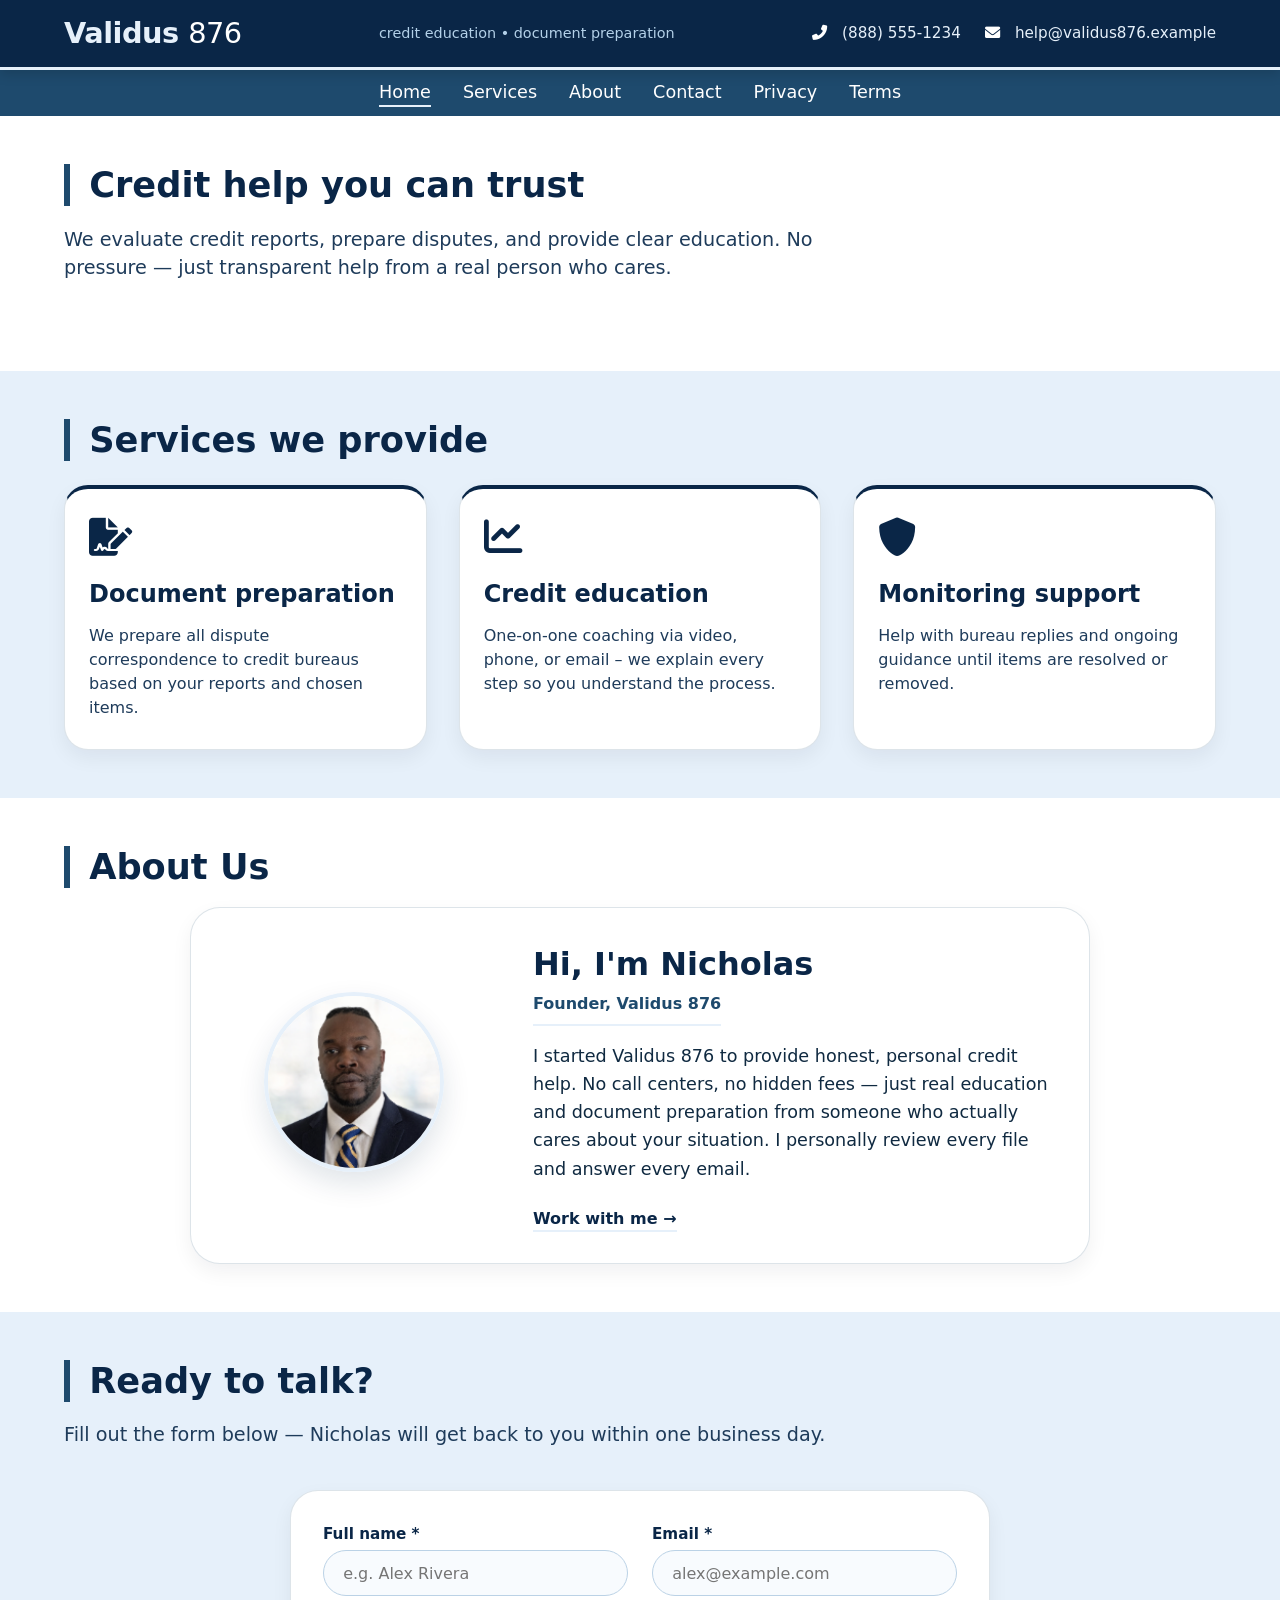
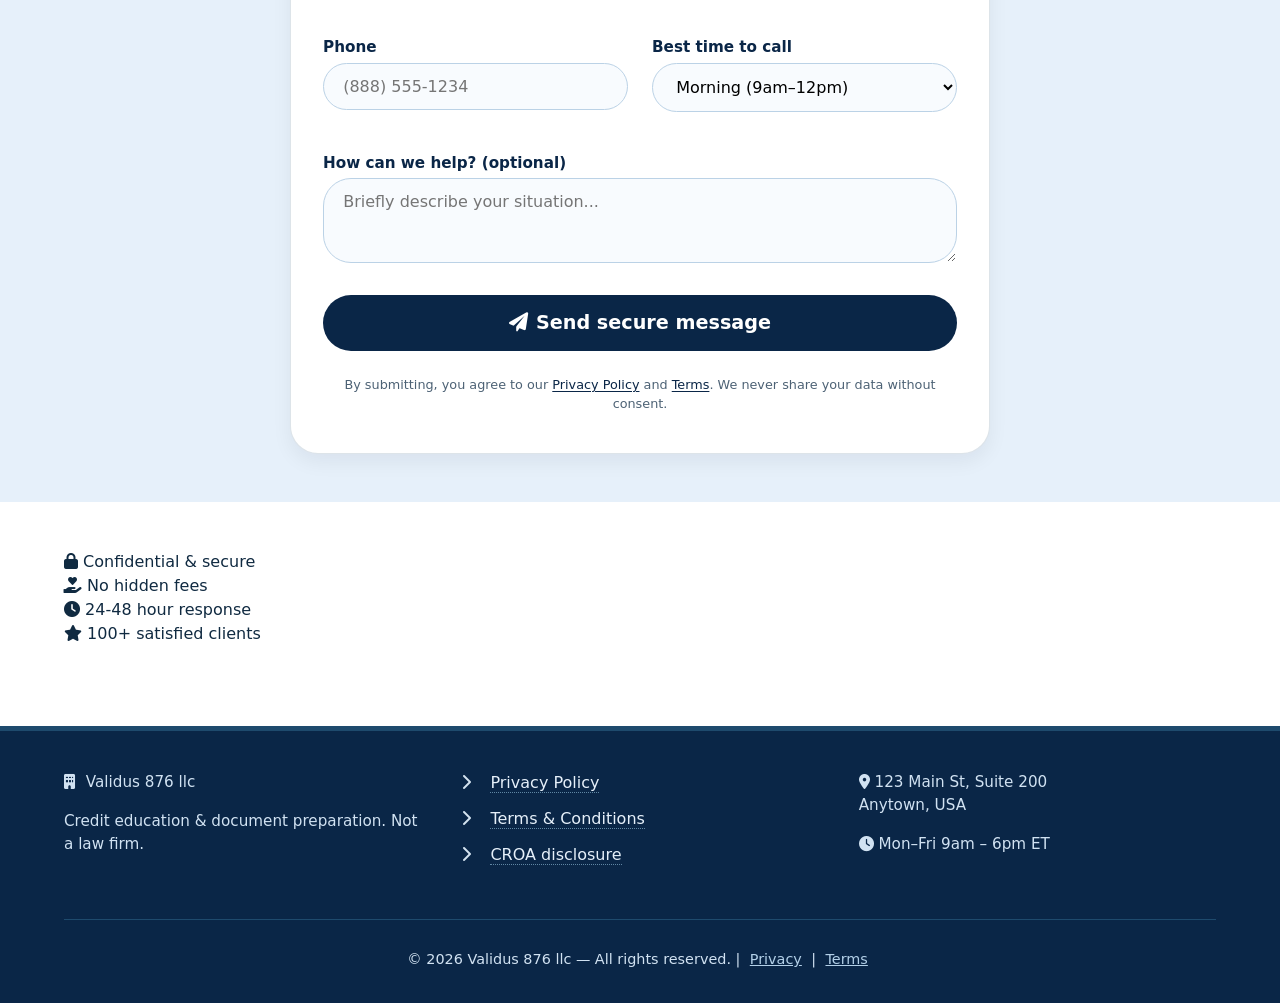
==== index.html @ b30d6cd8 "transfer from school email" ====
<!DOCTYPE html>
<html lang="en">
<head>
  <meta charset="UTF-8">
  <meta name="viewport" content="width=device-width, initial-scale=1.0, maximum-scale=5.0">
  <title>Validus 876 | Credit Education & Repair</title>
  <!-- Font Awesome 6 -->
  <link rel="stylesheet" href="https://cdnjs.cloudflare.com/ajax/libs/font-awesome/6.0.0-beta3/css/all.min.css">
  <!-- Custom CSS -->
  <link rel="stylesheet" href="css/style.css">
</head>
<body>
  <!-- HEADER -->
  <header class="site-header">
    <div class="container header-flex">
      <a href="index.html" class="logo-main">Validus <span>876</span></a>
      <div class="logo-tagline">credit education • document preparation</div>
      <div class="header-info">
        <span><i class="fas fa-phone-alt"></i> <a href="tel:+18885551234">(888) 555-1234</a></span>
        <span><i class="fas fa-envelope"></i> <a href="mailto:help@validus876.example">help@validus876.example</a></span>
      </div>
    </div>
  </header>

  <!-- NAVIGATION -->
  <nav class="main-nav">
    <div class="container">
      <ul class="nav-links">
        <li><a href="index.html" class="active">Home</a></li>
        <li><a href="#services">Services</a></li>
        <li><a href="#about">About</a></li>
        <li><a href="#contact">Contact</a></li>
        <li><a href="privacy-policy.html">Privacy</a></li>
        <li><a href="terms-and-conditions.html">Terms</a></li>
      </ul>
    </div>
  </nav>

  <main>
    <!-- INTRO SECTION -->
    <section class="intro-section">
      <div class="container">
        <h1 class="section-title">Credit help you can trust</h1>
        <p class="section-subhead">We evaluate credit reports, prepare disputes, and provide clear education. No pressure — just transparent help from a real person who cares.</p>
      </div>
    </section>

    <!-- SERVICES SECTION -->
    <section id="services" class="bg-light">
      <div class="container">
        <h2 class="section-title">Services we provide</h2>
        <div class="card-grid">
          <div class="service-card">
            <i class="fas fa-file-signature"></i>
            <h3>Document preparation</h3>
            <p>We prepare all dispute correspondence to credit bureaus based on your reports and chosen items.</p>
          </div>
          <div class="service-card">
            <i class="fas fa-chart-line"></i>
            <h3>Credit education</h3>
            <p>One‑on‑one coaching via video, phone, or email – we explain every step so you understand the process.</p>
          </div>
          <div class="service-card">
            <i class="fas fa-shield-alt"></i>
            <h3>Monitoring support</h3>
            <p>Help with bureau replies and ongoing guidance until items are resolved or removed.</p>
          </div>
        </div>
      </div>
    </section>

    <!-- SMALL ABOUT US SECTION - with headshot -->
    <section id="about" class="about-mini">
      <div class="container">
        <h2 class="section-title">About Us</h2>
        <div class="about-mini-flex">
          <div class="about-mini-image">
            <img src="images/owner-headshot.png" alt="Nicholas - Founder" class="about-mini-headshot">
          </div>
          <div class="about-mini-content">
            <h3>Hi, I'm Nicholas</h3>
            <p class="about-mini-title">Founder, Validus 876</p>
            <p class="about-mini-bio">I started Validus 876 to provide honest, personal credit help. No call centers, no hidden fees — just real education and document preparation from someone who actually cares about your situation. I personally review every file and answer every email.</p>
            <a href="#contact" class="about-mini-link">Work with me →</a>
          </div>
        </div>
      </div>
    </section>

    <!-- CONTACT FORM SECTION -->
    <section id="contact" class="bg-light">
      <div class="container">
        <h2 class="section-title">Ready to talk?</h2>
        <p class="section-subhead">Fill out the form below — Nicholas will get back to you within one business day.</p>
        <div class="contact-form">
          <form action="#" method="post">
            <div class="form-grid">
              <div class="form-group">
                <label for="name">Full name *</label>
                <input type="text" id="name" name="name" placeholder="e.g. Alex Rivera" required>
              </div>
              <div class="form-group">
                <label for="email">Email *</label>
                <input type="email" id="email" name="email" placeholder="alex@example.com" required>
              </div>
              <div class="form-group">
                <label for="phone">Phone</label>
                <input type="tel" id="phone" name="phone" placeholder="(888) 555-1234">
              </div>
              <div class="form-group">
                <label for="contact_time">Best time to call</label>
                <select id="contact_time" name="contact_time">
                  <option>Morning (9am–12pm)</option>
                  <option>Afternoon (12pm–5pm)</option>
                  <option>Evening (5pm–8pm)</option>
                </select>
              </div>
              <div class="form-group full-width">
                <label for="message">How can we help? (optional)</label>
                <textarea id="message" name="message" rows="3" placeholder="Briefly describe your situation..."></textarea>
              </div>
            </div>
            <button type="submit" class="btn btn-block"><i class="fas fa-paper-plane" style="margin-right: 8px;"></i>Send secure message</button>
            <div class="legal-note">
              By submitting, you agree to our <a href="privacy-policy.html">Privacy Policy</a> and <a href="terms-and-conditions.html">Terms</a>. We never share your data without consent.
            </div>
          </form>
        </div>
      </div>
    </section>

    <!-- TRUST BADGES -->
    <section class="trust-section">
      <div class="container">
        <div class="trust-grid">
          <div class="trust-item">
            <i class="fas fa-lock"></i>
            <span>Confidential & secure</span>
          </div>
          <div class="trust-item">
            <i class="fas fa-hand-holding-heart"></i>
            <span>No hidden fees</span>
          </div>
          <div class="trust-item">
            <i class="fas fa-clock"></i>
            <span>24-48 hour response</span>
          </div>
          <div class="trust-item">
            <i class="fas fa-star"></i>
            <span>100+ satisfied clients</span>
          </div>
        </div>
      </div>
    </section>
  </main>

  <!-- FOOTER -->
  <footer class="site-footer">
    <div class="container">
      <div class="footer-grid">
        <div class="footer-col">
          <p><i class="fas fa-building" style="margin-right: 6px;"></i> Validus 876 llc</p>
          <p>Credit education & document preparation. Not a law firm.</p>
        </div>
        <div class="footer-col">
          <ul class="footer-links">
            <li><i class="fas fa-chevron-right"></i> <a href="privacy-policy.html">Privacy Policy</a></li>
            <li><i class="fas fa-chevron-right"></i> <a href="terms-and-conditions.html">Terms & Conditions</a></li>
            <li><i class="fas fa-chevron-right"></i> <a href="#">CROA disclosure</a></li>
          </ul>
        </div>
        <div class="footer-col">
          <p><i class="fas fa-map-marker-alt"></i> 123 Main St, Suite 200<br>Anytown, USA</p>
          <p><i class="fas fa-clock"></i> Mon–Fri 9am – 6pm ET</p>
        </div>
      </div>
      <div class="copyright">
        © 2026 Validus 876 llc — All rights reserved. |
        <a href="privacy-policy.html">Privacy</a> |
        <a href="terms-and-conditions.html">Terms</a>
      </div>
    </div>
  </footer>
</body>
</html>
---- css/style.css ----
/* ===== GLOBAL STYLES ===== */
:root {
  --deep-blue: #0a2647;        /* dark blue – headers, footer */
  --accent-blue: #1e4a6d;      /* medium dark – buttons, hover */
  --light-blue: #e6f0fa;       /* light background – sections, cards */
  --sky-mist: #d4e3f0;         /* soft border, secondary bg */
  --white: #ffffff;
  --off-white: #f8fbfe;
  --text-dark: #102a41;
  --text-soft: #1e3b5a;
  --shadow-sm: 0 8px 20px rgba(6, 20, 40, 0.06);
  --shadow-hover: 0 12px 28px rgba(10, 38, 71, 0.12);
  --border-light: 1px solid rgba(30, 74, 109, 0.15);
}

* {
  margin: 0;
  padding: 0;
  box-sizing: border-box;
  font-family: system-ui, -apple-system, 'Segoe UI', Roboto, 'Helvetica Neue', sans-serif;
}

body {
  background-color: var(--white);
  color: var(--text-dark);
  line-height: 1.5;
  display: flex;
  flex-direction: column;
  min-height: 100vh;
}

.container {
  max-width: 1200px;
  margin: 0 auto;
  padding: 0 1.5rem;
  width: 100%;
}

/* ===== HEADER ===== */
.site-header {
  background-color: var(--deep-blue);
  padding: 1rem 0;
  border-bottom: 3px solid var(--light-blue);
  position: sticky;
  top: 0;
  z-index: 10;
  box-shadow: 0 4px 12px rgba(0,0,0,0.15);
}

.header-flex {
  display: flex;
  flex-wrap: wrap;
  align-items: center;
  justify-content: space-between;
  gap: 1rem 1.5rem;
}

.logo-area {
  display: flex;
  flex-direction: column;
}

.logo-main {
  font-size: 1.8rem;
  font-weight: 700;
  letter-spacing: -0.5px;
  line-height: 1.2;
  color: var(--light-blue);
  text-decoration: none;
}

.logo-main span {
  color: white;
  font-weight: 300;
}

.logo-tagline {
  font-size: 0.9rem;
  color: #b3d0e8;
  margin-top: 2px;
}

.header-info {
  display: flex;
  flex-wrap: wrap;
  gap: 1.5rem;
  font-size: 0.95rem;
  color: var(--light-blue);
}

.header-info i {
  margin-right: 6px;
  color: white;
  width: 1.2rem;
}

.header-info a {
  color: var(--light-blue);
  text-decoration: none;
  border-bottom: 1px dotted transparent;
  transition: border-color 0.2s;
}

.header-info a:hover {
  border-bottom-color: white;
  color: white;
}

/* ===== NAVIGATION ===== */
.main-nav {
  background-color: var(--accent-blue);
  padding: 0.6rem 0;
  border-bottom: var(--border-light);
}

.nav-links {
  display: flex;
  flex-wrap: wrap;
  gap: 2rem;
  justify-content: center;
  list-style: none;
}

.nav-links a {
  color: white;
  text-decoration: none;
  font-weight: 500;
  font-size: 1.1rem;
  padding: 0.2rem 0;
  border-bottom: 2px solid transparent;
  transition: 0.15s;
}

.nav-links a:hover,
.nav-links a.active {
  border-bottom-color: var(--light-blue);
  transform: translateY(-1px);
}

/* ===== BUTTONS ===== */
.btn {
  background-color: var(--deep-blue);
  color: white;
  border: none;
  border-radius: 60px;
  padding: 0.9rem 2.2rem;
  font-weight: 600;
  font-size: 1.2rem;
  cursor: pointer;
  transition: 0.2s;
  display: inline-block;
  border: 2px solid transparent;
  text-decoration: none;
}

.btn:hover {
  background-color: var(--accent-blue);
  transform: scale(1.02);
  border-color: var(--light-blue);
}

.btn-block {
  width: 100%;
  margin-top: 1rem;
}

.btn-light {
  background: white;
  color: var(--deep-blue);
}

.btn-light:hover {
  background: var(--light-blue);
}

/* ===== SECTIONS ===== */
section {
  padding: 3rem 0;
}

.section-title {
  font-size: 2.2rem;
  font-weight: 600;
  color: var(--deep-blue);
  margin-bottom: 1.2rem;
  line-height: 1.2;
  border-left: 6px solid var(--accent-blue);
  padding-left: 1.2rem;
}

.section-subhead {
  font-size: 1.2rem;
  color: var(--text-soft);
  max-width: 780px;
  margin-bottom: 2.5rem;
}

.bg-light {
  background-color: var(--light-blue);
}

.bg-white {
  background-color: var(--white);
}

/* ===== CARDS ===== */
.card-grid {
  display: grid;
  grid-template-columns: repeat(auto-fit, minmax(250px, 1fr));
  gap: 2rem;
  margin-top: 1.5rem;
}

.service-card {
  background: white;
  border-radius: 24px;
  padding: 1.8rem 1.5rem;
  box-shadow: var(--shadow-sm);
  border: var(--border-light);
  transition: all 0.25s ease;
  border-top: 4px solid var(--deep-blue);
}

.service-card:hover {
  transform: translateY(-6px);
  box-shadow: var(--shadow-hover);
  border-top-color: var(--accent-blue);
}

.service-card i {
  font-size: 2.4rem;
  color: var(--deep-blue);
  margin-bottom: 1.2rem;
}

.service-card h3 {
  font-size: 1.5rem;
  font-weight: 600;
  margin-bottom: 0.75rem;
  color: var(--deep-blue);
}

.service-card p {
  color: #1e3b5a;
}

/* ===== CONTACT FORM ===== */
.contact-form {
  background-color: var(--white);
  border-radius: 28px;
  padding: 2rem 2rem 2.5rem;
  box-shadow: var(--shadow-sm);
  border: var(--border-light);
  max-width: 700px;
  margin: 2rem auto 0;
}

.form-grid {
  display: grid;
  grid-template-columns: 1fr 1fr;
  gap: 1.5rem;
}

.form-group {
  display: flex;
  flex-direction: column;
  margin-bottom: 1rem;
}

.form-group.full-width {
  grid-column: 1 / -1;
}

label {
  font-weight: 600;
  color: var(--deep-blue);
  margin-bottom: 4px;
  font-size: 0.95rem;
}

input, select, textarea {
  background-color: var(--off-white);
  border: 1px solid #bbd2e6;
  border-radius: 40px;
  padding: 0.8rem 1.2rem;
  font-size: 1rem;
  transition: 0.2s;
  outline: none;
  width: 100%;
}

textarea {
  border-radius: 28px;
  resize: vertical;
}

input:focus, select:focus, textarea:focus {
  border-color: var(--deep-blue);
  box-shadow: 0 0 0 3px rgba(10, 38, 71, 0.15);
  background-color: white;
}

.legal-note {
  font-size: 0.8rem;
  color: #4d6275;
  margin-top: 1.5rem;
  text-align: center;
}

.legal-note a {
  color: var(--deep-blue);
  text-decoration: underline;
  text-underline-offset: 2px;
}

/* ===== LEGAL PAGES ===== */
.legal-page {
  padding: 3rem 0;
  flex: 1;
}

.legal-header {
  background: linear-gradient(135deg, var(--deep-blue), var(--accent-blue));
  color: white;
  padding: 2.5rem 0;
  margin-bottom: 2rem;
}

.legal-header h1 {
  font-size: 2.5rem;
  margin-bottom: 0.5rem;
  color: white;
}

.legal-header p {
  font-size: 1.1rem;
  opacity: 0.9;
}

.legal-content {
  background-color: var(--off-white);
  border-radius: 30px;
  padding: 2.5rem;
  border: var(--border-light);
  box-shadow: var(--shadow-sm);
  font-size: 1rem;
  color: #1e2f40;
  max-width: 900px;
  margin: 0 auto;
}

.legal-content h2 {
  color: var(--deep-blue);
  font-size: 1.8rem;
  border-bottom: 2px solid var(--light-blue);
  padding-bottom: 0.5rem;
  margin: 2rem 0 1.5rem;
}

.legal-content h2:first-of-type {
  margin-top: 0;
}

.legal-content h3 {
  color: var(--accent-blue);
  margin: 1.8rem 0 0.8rem;
  font-size: 1.3rem;
}

.legal-content p {
  margin-bottom: 1rem;
  line-height: 1.7;
}

.legal-content ul {
  margin: 1rem 0 1.5rem 2rem;
}

.legal-content li {
  margin-bottom: 0.5rem;
}

.legal-content strong {
  color: var(--deep-blue);
}

.back-link {
  display: inline-block;
  margin-top: 2rem;
  color: var(--deep-blue);
  text-decoration: none;
  font-weight: 600;
}

.back-link i {
  margin-right: 0.5rem;
}

.back-link:hover {
  text-decoration: underline;
}

/* ===== HERO SECTION ===== */
.hero {
  background-color: var(--light-blue);
  padding: 4rem 0;
}

.hero-flex {
  display: flex;
  gap: 3rem;
  align-items: center;
}

.hero-content {
  flex: 1;
}

.hero-buttons {
  display: flex;
  gap: 1rem;
  flex-wrap: wrap;
  margin-top: 2rem;
}

/* ===== FOOTER ===== */
.site-footer {
  background-color: var(--deep-blue);
  color: #d1e2f2;
  padding: 2.5rem 0 2rem;
  margin-top: 2rem;
  border-top: 5px solid var(--accent-blue);
}

.footer-grid {
  display: grid;
  grid-template-columns: repeat(auto-fit, minmax(200px, 1fr));
  gap: 2rem 2.5rem;
  align-items: start;
}

.footer-col p {
  margin-bottom: 1rem;
  font-size: 0.95rem;
}

.footer-col a {
  color: var(--light-blue);
  text-decoration: none;
  border-bottom: 1px dotted #5f86a3;
}

.footer-col a:hover {
  color: white;
  border-bottom-color: white;
}

.footer-links {
  list-style: none;
}

.footer-links li {
  margin-bottom: 0.75rem;
}

.footer-links i {
  width: 1.5rem;
  color: var(--sky-mist);
}

.copyright {
  text-align: center;
  margin-top: 2.5rem;
  padding-top: 1.8rem;
  border-top: 1px solid #1e4a6d;
  font-size: 0.9rem;
}

.copyright a {
  color: #b3d0e8;
  text-decoration: underline;
  margin: 0 0.3rem;
}

/* ===== RESPONSIVE ===== */
@media (max-width: 768px) {
  .header-flex {
    flex-direction: column;
    align-items: start;
  }
  
  .header-info {
    justify-content: flex-start;
  }
  
  .form-grid {
    grid-template-columns: 1fr;
    gap: 0.2rem;
  }
  
  .section-title {
    font-size: 1.9rem;
  }
  
  .hero-flex {
    flex-direction: column;
    gap: 2rem;
  }
  
  .legal-content {
    padding: 1.5rem;
  }
  
  .legal-header h1 {
    font-size: 2rem;
  }
}

@media (max-width: 480px) {
  .nav-links {
    gap: 1.2rem;
  }
  
  .logo-main {
    font-size: 1.6rem;
  }
  
  .container {
    padding: 0 1.2rem;
  }
  
  .btn {
    width: 100%;
  }
  
  .hero-buttons {
    flex-direction: column;
  }
}
/* Simple about styles */
.about-simple {
  display: flex;
  align-items: center;
  gap: 3rem;
  background: var(--white);
  border-radius: 30px;
  padding: 2rem;
  box-shadow: var(--shadow-sm);
  border: var(--border-light);
}

.about-simple-headshot {
  width: 150px;
  height: 150px;
  border-radius: 50%;
  object-fit: cover;
  border: 4px solid var(--light-blue);
}

.about-simple-content {
  flex: 1;
  font-size: 1.2rem;
  font-style: italic;
  color: var(--text-soft);
}

.about-signature {
  margin-top: 1rem;
  font-style: normal;
  font-weight: 600;
  color: var(--deep-blue);
}

@media (max-width: 768px) {
  .about-simple {
    flex-direction: column;
    text-align: center;
    gap: 1.5rem;
  }
}
/* ===== MINI ABOUT SECTION ===== */
.about-mini {
  padding: 3rem 0;
}

.about-mini-flex {
  display: flex;
  align-items: center;
  gap: 3rem;
  background: var(--white);
  border-radius: 30px;
  padding: 2rem;
  box-shadow: var(--shadow-sm);
  border: var(--border-light);
  max-width: 900px;
  margin: 0 auto;
}

.about-mini-image {
  flex: 1;
  text-align: center;
}

.about-mini-headshot {
  width: 180px;
  height: 180px;
  border-radius: 50%;
  border: 4px solid var(--light-blue);
  box-shadow: var(--shadow-hover);
  object-fit: cover;
  aspect-ratio: 1/1;
}

.about-mini-content {
  flex: 2;
}

.about-mini-content h3 {
  font-size: 2rem;
  color: var(--deep-blue);
  margin-bottom: 0.25rem;
}

.about-mini-title {
  font-size: 1rem;
  color: var(--accent-blue);
  font-weight: 600;
  margin-bottom: 1rem;
  border-bottom: 2px solid var(--light-blue);
  padding-bottom: 0.5rem;
  display: inline-block;
}

.about-mini-bio {
  font-size: 1.1rem;
  line-height: 1.6;
  color: var(--text-dark);
  margin-bottom: 1.5rem;
}

.about-mini-link {
  color: var(--deep-blue);
  font-weight: 600;
  text-decoration: none;
  border-bottom: 2px solid var(--light-blue);
  padding-bottom: 2px;
}

.about-mini-link:hover {
  color: var(--accent-blue);
  border-bottom-color: var(--accent-blue);
}

/* Responsive */
@media (max-width: 768px) {
  .about-mini-flex {
    flex-direction: column;
    text-align: center;
    gap: 1.5rem;
    padding: 1.5rem;
  }
  
  .about-mini-headshot {
    width: 150px;
    height: 150px;
  }
  
  .about-mini-content h3 {
    font-size: 1.8rem;
  }
  
  .about-mini-title {
    display: block;
  }
}
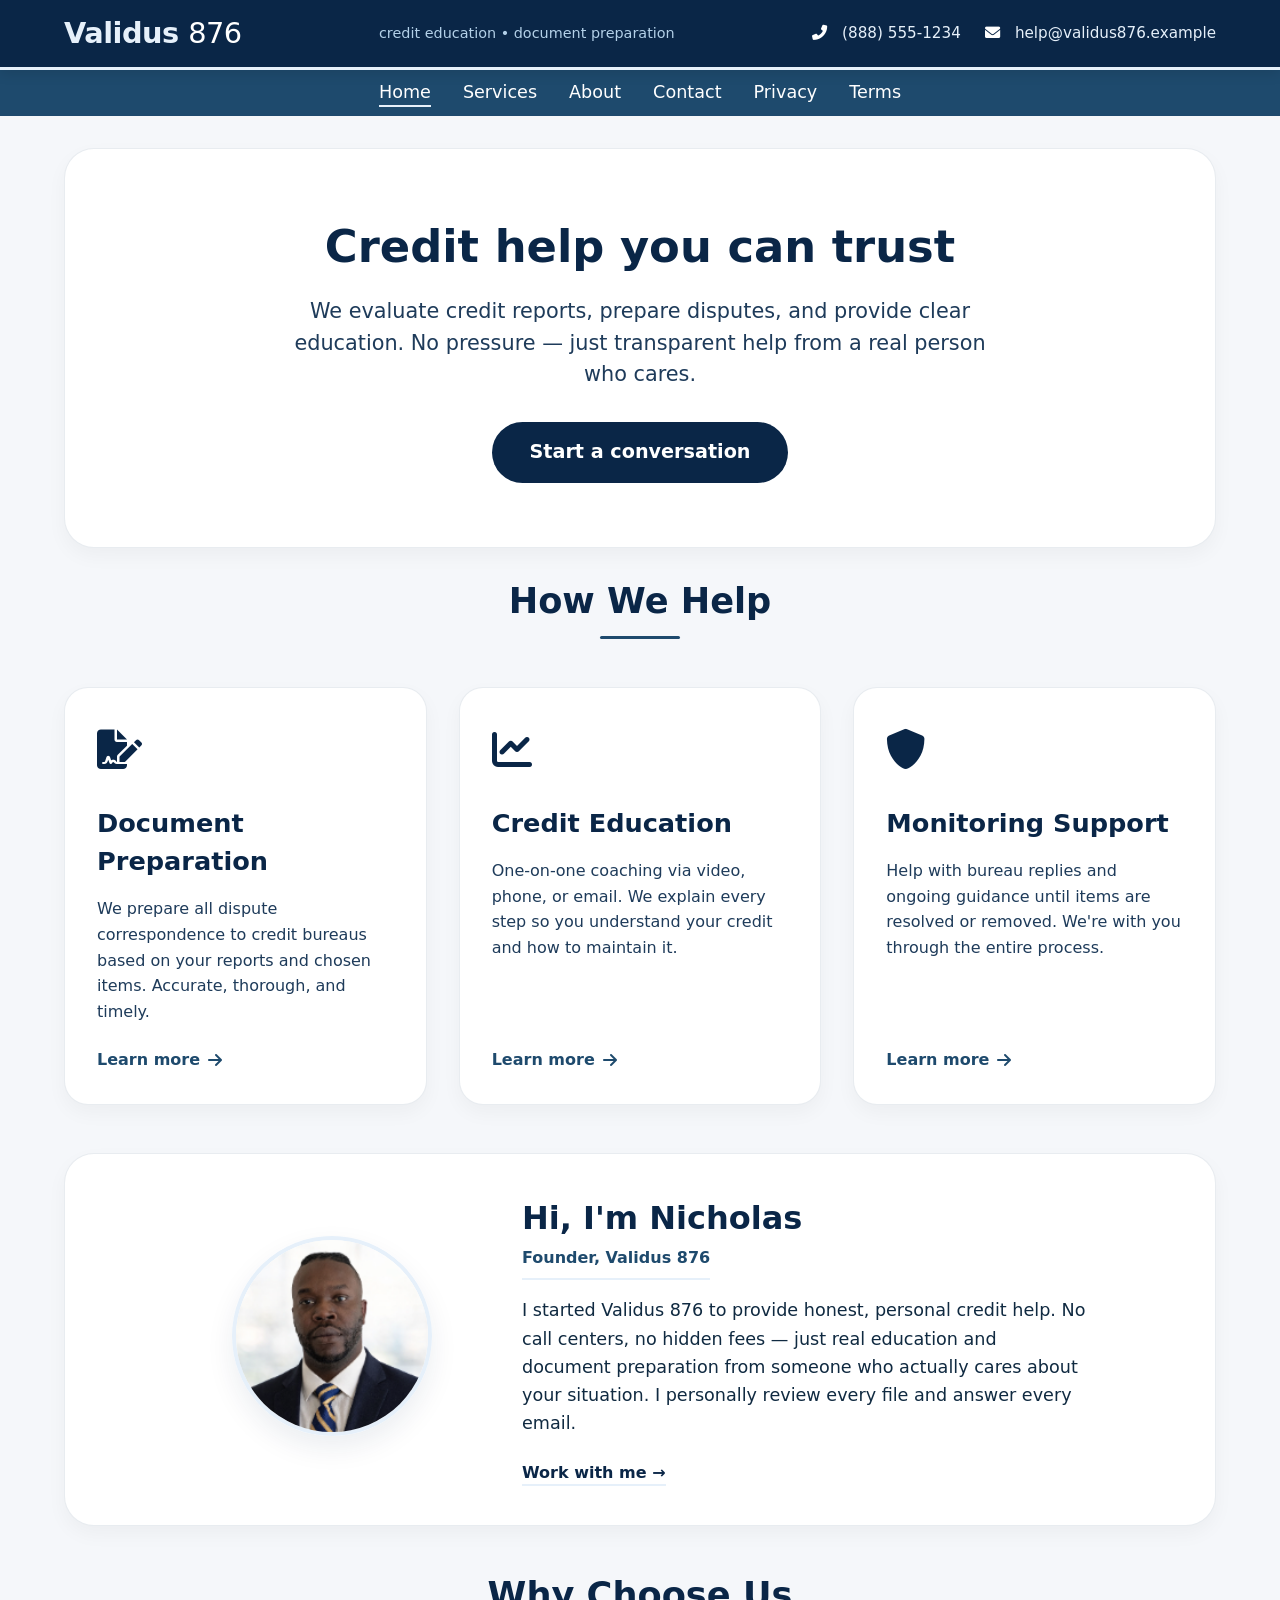
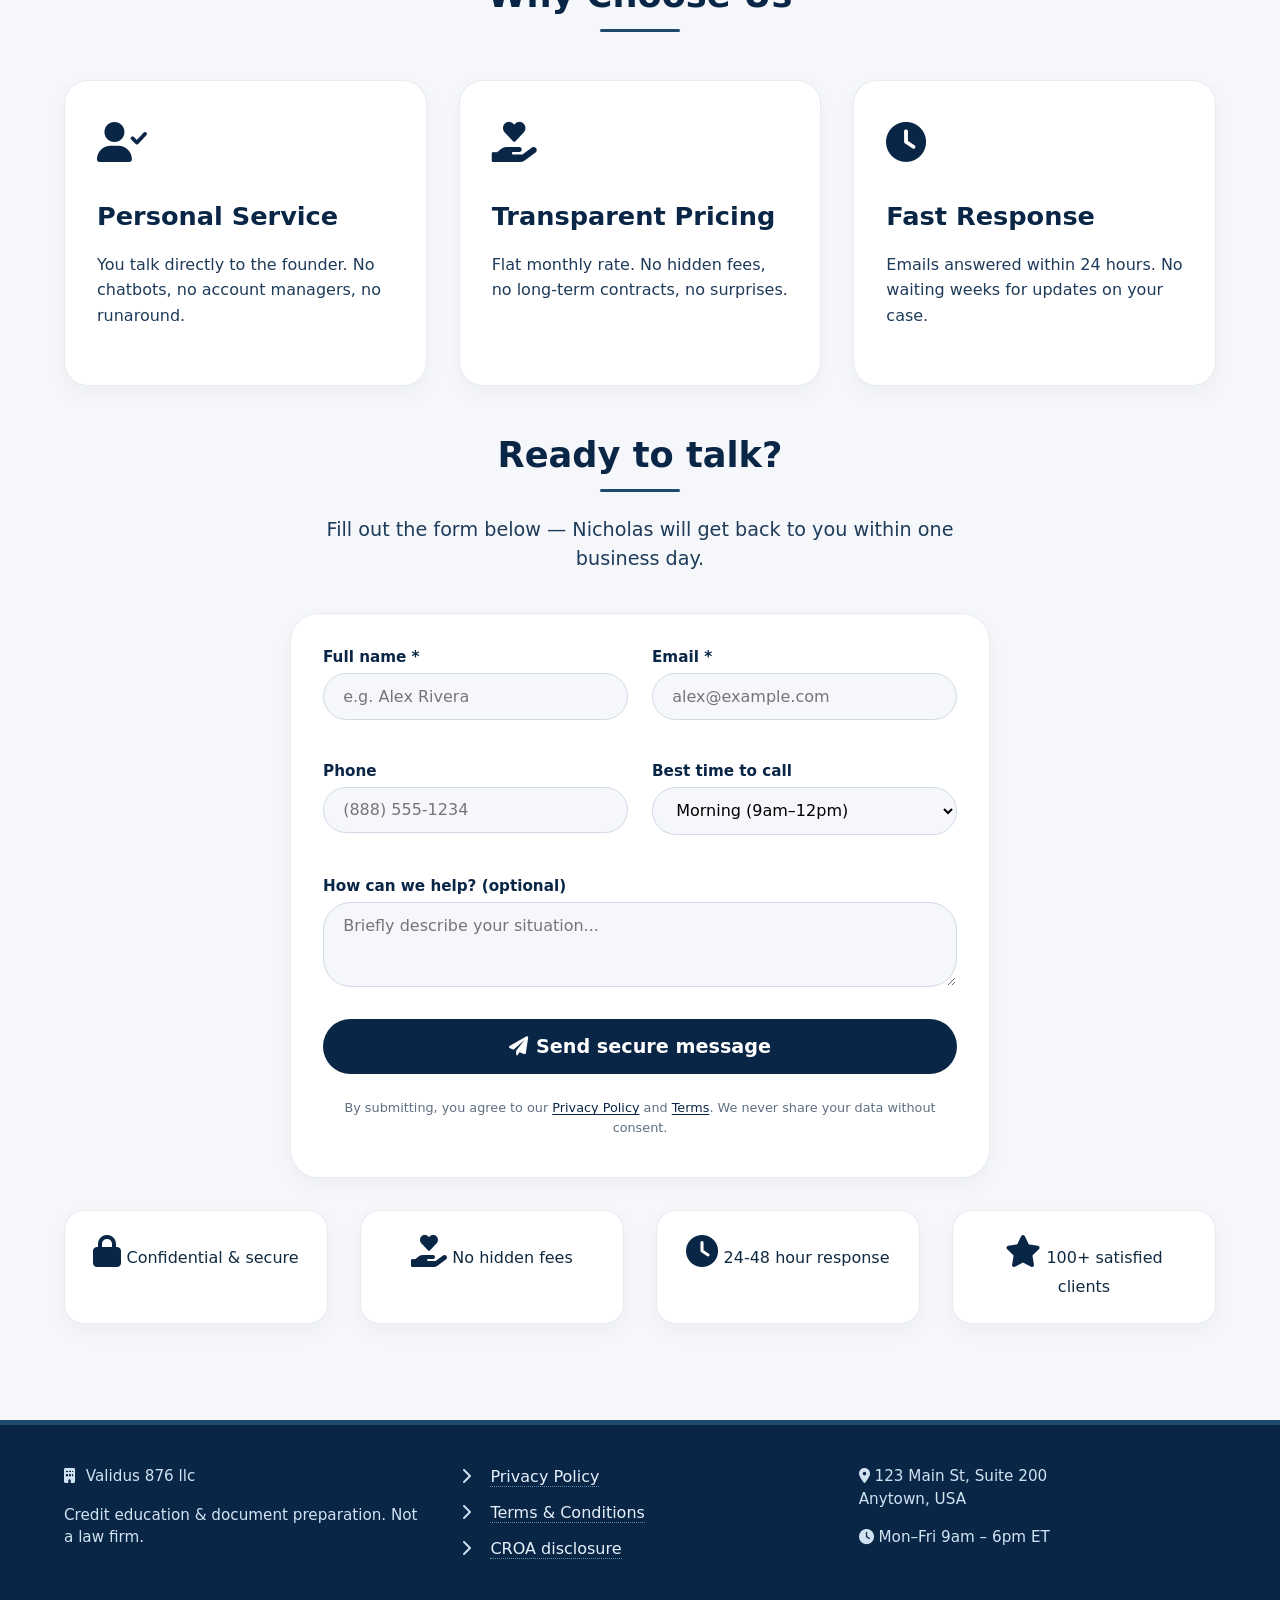
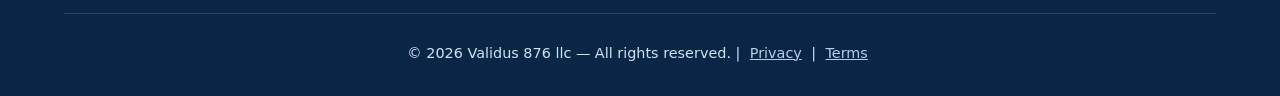
==== commit b03b5cd4: "Refactor HTML structure for improved layout" ====
--- a/index.html
+++ b/index.html
@@ -37,42 +37,54 @@
   </nav>
 
   <main>
-    <!-- INTRO SECTION -->
-    <section class="intro-section">
-      <div class="container">
-        <h1 class="section-title">Credit help you can trust</h1>
-        <p class="section-subhead">We evaluate credit reports, prepare disputes, and provide clear education. No pressure — just transparent help from a real person who cares.</p>
-      </div>
-    </section>
-
-    <!-- SERVICES SECTION -->
-    <section id="services" class="bg-light">
-      <div class="container">
-        <h2 class="section-title">Services we provide</h2>
-        <div class="card-grid">
-          <div class="service-card">
+    <!-- HERO SECTION -->
+    <div class="container">
+      <div class="hero-section">
+        <h1>Credit help you can trust</h1>
+        <p>We evaluate credit reports, prepare disputes, and provide clear education. No pressure — just transparent help from a real person who cares.</p>
+        <a href="#contact" class="btn">Start a conversation</a>
+      </div>
+    </div>
+
+    <!-- THREE-COLUMN SERVICES SECTION -->
+    <div class="container">
+      <h2 class="section-title">How We Help</h2>
+      <div class="thirds-layout">
+        <!-- Column 1 -->
+        <div class="third-card">
+          <div class="third-icon">
             <i class="fas fa-file-signature"></i>
-            <h3>Document preparation</h3>
-            <p>We prepare all dispute correspondence to credit bureaus based on your reports and chosen items.</p>
-          </div>
-          <div class="service-card">
+          </div>
+          <h3>Document Preparation</h3>
+          <p>We prepare all dispute correspondence to credit bureaus based on your reports and chosen items. Accurate, thorough, and timely.</p>
+          <a href="#contact" class="third-link">Learn more <i class="fas fa-arrow-right"></i></a>
+        </div>
+        
+        <!-- Column 2 -->
+        <div class="third-card">
+          <div class="third-icon">
             <i class="fas fa-chart-line"></i>
-            <h3>Credit education</h3>
-            <p>One‑on‑one coaching via video, phone, or email – we explain every step so you understand the process.</p>
-          </div>
-          <div class="service-card">
+          </div>
+          <h3>Credit Education</h3>
+          <p>One‑on‑one coaching via video, phone, or email. We explain every step so you understand your credit and how to maintain it.</p>
+          <a href="#contact" class="third-link">Learn more <i class="fas fa-arrow-right"></i></a>
+        </div>
+        
+        <!-- Column 3 -->
+        <div class="third-card">
+          <div class="third-icon">
             <i class="fas fa-shield-alt"></i>
-            <h3>Monitoring support</h3>
-            <p>Help with bureau replies and ongoing guidance until items are resolved or removed.</p>
-          </div>
-        </div>
-      </div>
-    </section>
-
-    <!-- SMALL ABOUT US SECTION - with headshot -->
-    <section id="about" class="about-mini">
-      <div class="container">
-        <h2 class="section-title">About Us</h2>
+          </div>
+          <h3>Monitoring Support</h3>
+          <p>Help with bureau replies and ongoing guidance until items are resolved or removed. We're with you through the entire process.</p>
+          <a href="#contact" class="third-link">Learn more <i class="fas fa-arrow-right"></i></a>
+        </div>
+      </div>
+    </div>
+
+    <!-- ABOUT SECTION (small) -->
+    <div class="container">
+      <div id="about" class="about-mini">
         <div class="about-mini-flex">
           <div class="about-mini-image">
             <img src="images/owner-headshot.png" alt="Nicholas - Founder" class="about-mini-headshot">
@@ -85,11 +97,44 @@
           </div>
         </div>
       </div>
-    </section>
+    </div>
+
+    <!-- THREE-COLUMN VALUES SECTION -->
+    <div class="container">
+      <h2 class="section-title">Why Choose Us</h2>
+      <div class="thirds-layout">
+        <!-- Column 1 -->
+        <div class="third-card">
+          <div class="third-icon">
+            <i class="fas fa-user-check"></i>
+          </div>
+          <h3>Personal Service</h3>
+          <p>You talk directly to the founder. No chatbots, no account managers, no runaround.</p>
+        </div>
+        
+        <!-- Column 2 -->
+        <div class="third-card">
+          <div class="third-icon">
+            <i class="fas fa-hand-holding-heart"></i>
+          </div>
+          <h3>Transparent Pricing</h3>
+          <p>Flat monthly rate. No hidden fees, no long-term contracts, no surprises.</p>
+        </div>
+        
+        <!-- Column 3 -->
+        <div class="third-card">
+          <div class="third-icon">
+            <i class="fas fa-clock"></i>
+          </div>
+          <h3>Fast Response</h3>
+          <p>Emails answered within 24 hours. No waiting weeks for updates on your case.</p>
+        </div>
+      </div>
+    </div>
 
     <!-- CONTACT FORM SECTION -->
-    <section id="contact" class="bg-light">
-      <div class="container">
+    <div class="container">
+      <div id="contact">
         <h2 class="section-title">Ready to talk?</h2>
         <p class="section-subhead">Fill out the form below — Nicholas will get back to you within one business day.</p>
         <div class="contact-form">
@@ -127,11 +172,11 @@
           </form>
         </div>
       </div>
-    </section>
+    </div>
 
     <!-- TRUST BADGES -->
-    <section class="trust-section">
-      <div class="container">
+    <div class="container">
+      <div class="trust-section">
         <div class="trust-grid">
           <div class="trust-item">
             <i class="fas fa-lock"></i>
@@ -151,7 +196,7 @@
           </div>
         </div>
       </div>
-    </section>
+    </div>
   </main>
 
   <!-- FOOTER -->
@@ -182,4 +227,4 @@
     </div>
   </footer>
 </body>
-</html>+</html>
--- a/css/style.css
+++ b/css/style.css
@@ -2,15 +2,15 @@
 :root {
   --deep-blue: #0a2647;        /* dark blue – headers, footer */
   --accent-blue: #1e4a6d;      /* medium dark – buttons, hover */
-  --light-blue: #e6f0fa;       /* light background – sections, cards */
-  --sky-mist: #d4e3f0;         /* soft border, secondary bg */
+  --light-blue: #e6f0fa;       /* light accent */
+  --cool-grey: #f5f7fa;        /* main background grey */
+  --medium-grey: #e9edf2;       /* card background */
   --white: #ffffff;
-  --off-white: #f8fbfe;
   --text-dark: #102a41;
   --text-soft: #1e3b5a;
-  --shadow-sm: 0 8px 20px rgba(6, 20, 40, 0.06);
-  --shadow-hover: 0 12px 28px rgba(10, 38, 71, 0.12);
-  --border-light: 1px solid rgba(30, 74, 109, 0.15);
+  --shadow-sm: 0 8px 20px rgba(0, 0, 0, 0.04);
+  --shadow-hover: 0 12px 28px rgba(10, 38, 71, 0.08);
+  --border-light: 1px solid rgba(30, 74, 109, 0.1);
 }
 
 * {
@@ -21,7 +21,7 @@
 }
 
 body {
-  background-color: var(--white);
+  background-color: var(--cool-grey);
   color: var(--text-dark);
   line-height: 1.5;
   display: flex;
@@ -44,7 +44,7 @@
   position: sticky;
   top: 0;
   z-index: 10;
-  box-shadow: 0 4px 12px rgba(0,0,0,0.15);
+  box-shadow: 0 4px 12px rgba(0,0,0,0.1);
 }
 
 .header-flex {
@@ -164,84 +164,161 @@
   margin-top: 1rem;
 }
 
-.btn-light {
-  background: white;
-  color: var(--deep-blue);
-}
-
-.btn-light:hover {
-  background: var(--light-blue);
-}
-
-/* ===== SECTIONS ===== */
-section {
-  padding: 3rem 0;
-}
-
-.section-title {
-  font-size: 2.2rem;
-  font-weight: 600;
-  color: var(--deep-blue);
-  margin-bottom: 1.2rem;
-  line-height: 1.2;
-  border-left: 6px solid var(--accent-blue);
-  padding-left: 1.2rem;
-}
-
-.section-subhead {
-  font-size: 1.2rem;
-  color: var(--text-soft);
-  max-width: 780px;
-  margin-bottom: 2.5rem;
-}
-
-.bg-light {
-  background-color: var(--light-blue);
-}
-
-.bg-white {
-  background-color: var(--white);
-}
-
-/* ===== CARDS ===== */
-.card-grid {
+/* ===== THREE-COLUMN LAYOUT ===== */
+.thirds-layout {
   display: grid;
-  grid-template-columns: repeat(auto-fit, minmax(250px, 1fr));
+  grid-template-columns: repeat(3, 1fr);
   gap: 2rem;
-  margin-top: 1.5rem;
-}
-
-.service-card {
-  background: white;
+  margin: 3rem 0;
+}
+
+.third-card {
+  background: var(--white);
   border-radius: 24px;
-  padding: 1.8rem 1.5rem;
+  padding: 2rem;
   box-shadow: var(--shadow-sm);
   border: var(--border-light);
   transition: all 0.25s ease;
-  border-top: 4px solid var(--deep-blue);
-}
-
-.service-card:hover {
-  transform: translateY(-6px);
+  height: 100%;
+  display: flex;
+  flex-direction: column;
+}
+
+.third-card:hover {
+  transform: translateY(-5px);
   box-shadow: var(--shadow-hover);
-  border-top-color: var(--accent-blue);
-}
-
-.service-card i {
-  font-size: 2.4rem;
-  color: var(--deep-blue);
-  margin-bottom: 1.2rem;
-}
-
-.service-card h3 {
-  font-size: 1.5rem;
-  font-weight: 600;
-  margin-bottom: 0.75rem;
-  color: var(--deep-blue);
-}
-
-.service-card p {
-  color: #1e3b5a;
+}
+
+.third-icon {
+  font-size: 2.5rem;
+  color: var(--deep-blue);
+  margin-bottom: 1.5rem;
+}
+
+.third-card h3 {
+  font-size: 1.6rem;
+  color: var(--deep-blue);
+  margin-bottom: 1rem;
+  font-weight: 600;
+}
+
+.third-card p {
+  color: var(--text-soft);
+  margin-bottom: 1.5rem;
+  flex-grow: 1;
+  line-height: 1.6;
+}
+
+.third-link {
+  color: var(--accent-blue);
+  text-decoration: none;
+  font-weight: 600;
+  display: inline-flex;
+  align-items: center;
+  gap: 0.5rem;
+  margin-top: auto;
+}
+
+.third-link:hover {
+  color: var(--deep-blue);
+  gap: 0.8rem;
+}
+
+/* ===== HERO SECTION ===== */
+.hero-section {
+  padding: 4rem 0;
+  text-align: center;
+  background: var(--white);
+  border-radius: 30px;
+  margin: 2rem 0;
+  box-shadow: var(--shadow-sm);
+  border: var(--border-light);
+}
+
+.hero-section h1 {
+  font-size: 2.8rem;
+  color: var(--deep-blue);
+  margin-bottom: 1rem;
+}
+
+.hero-section p {
+  font-size: 1.3rem;
+  color: var(--text-soft);
+  max-width: 700px;
+  margin: 0 auto 2rem;
+}
+
+/* ===== ABOUT MINI SECTION ===== */
+.about-mini {
+  background: var(--white);
+  border-radius: 30px;
+  padding: 2.5rem;
+  margin: 3rem 0;
+  box-shadow: var(--shadow-sm);
+  border: var(--border-light);
+}
+
+.about-mini-flex {
+  display: flex;
+  align-items: center;
+  gap: 3rem;
+  max-width: 900px;
+  margin: 0 auto;
+}
+
+.about-mini-image {
+  flex: 1;
+  text-align: center;
+}
+
+.about-mini-headshot {
+  width: 200px;
+  height: 200px;
+  border-radius: 50%;
+  border: 4px solid var(--light-blue);
+  box-shadow: var(--shadow-hover);
+  object-fit: cover;
+  aspect-ratio: 1/1;
+}
+
+.about-mini-content {
+  flex: 2;
+}
+
+.about-mini-content h3 {
+  font-size: 2rem;
+  color: var(--deep-blue);
+  margin-bottom: 0.25rem;
+}
+
+.about-mini-title {
+  font-size: 1rem;
+  color: var(--accent-blue);
+  font-weight: 600;
+  margin-bottom: 1rem;
+  border-bottom: 2px solid var(--light-blue);
+  padding-bottom: 0.5rem;
+  display: inline-block;
+}
+
+.about-mini-bio {
+  font-size: 1.1rem;
+  line-height: 1.6;
+  color: var(--text-dark);
+  margin-bottom: 1.5rem;
+}
+
+.about-mini-link {
+  color: var(--deep-blue);
+  font-weight: 600;
+  text-decoration: none;
+  border-bottom: 2px solid var(--light-blue);
+  padding-bottom: 2px;
+}
+
+.about-mini-link:hover {
+  color: var(--accent-blue);
+  border-bottom-color: var(--accent-blue);
 }
 
 /* ===== CONTACT FORM ===== */
@@ -279,8 +356,8 @@
 }
 
 input, select, textarea {
-  background-color: var(--off-white);
-  border: 1px solid #bbd2e6;
+  background-color: var(--cool-grey);
+  border: 1px solid #d0d9e5;
   border-radius: 40px;
   padding: 0.8rem 1.2rem;
   font-size: 1rem;
@@ -296,13 +373,13 @@
 
 input:focus, select:focus, textarea:focus {
   border-color: var(--deep-blue);
-  box-shadow: 0 0 0 3px rgba(10, 38, 71, 0.15);
+  box-shadow: 0 0 0 3px rgba(10, 38, 71, 0.1);
   background-color: white;
 }
 
 .legal-note {
   font-size: 0.8rem;
-  color: #4d6275;
+  color: #5f6f82;
   margin-top: 1.5rem;
   text-align: center;
 }
@@ -313,114 +390,67 @@
   text-underline-offset: 2px;
 }
 
-/* ===== LEGAL PAGES ===== */
-.legal-page {
-  padding: 3rem 0;
-  flex: 1;
-}
-
-.legal-header {
-  background: linear-gradient(135deg, var(--deep-blue), var(--accent-blue));
-  color: white;
-  padding: 2.5rem 0;
-  margin-bottom: 2rem;
-}
-
-.legal-header h1 {
-  font-size: 2.5rem;
+/* ===== TRUST BADGES ===== */
+.trust-section {
+  padding: 2rem 0 4rem;
+}
+
+.trust-grid {
+  display: grid;
+  grid-template-columns: repeat(4, 1fr);
+  gap: 2rem;
+}
+
+.trust-item {
+  background: var(--white);
+  padding: 1.5rem;
+  border-radius: 20px;
+  text-align: center;
+  box-shadow: var(--shadow-sm);
+  border: var(--border-light);
+}
+
+.trust-item i {
+  font-size: 2rem;
+  color: var(--deep-blue);
   margin-bottom: 0.5rem;
-  color: white;
-}
-
-.legal-header p {
-  font-size: 1.1rem;
-  opacity: 0.9;
-}
-
-.legal-content {
-  background-color: var(--off-white);
-  border-radius: 30px;
-  padding: 2.5rem;
-  border: var(--border-light);
-  box-shadow: var(--shadow-sm);
-  font-size: 1rem;
-  color: #1e2f40;
-  max-width: 900px;
-  margin: 0 auto;
-}
-
-.legal-content h2 {
-  color: var(--deep-blue);
-  font-size: 1.8rem;
-  border-bottom: 2px solid var(--light-blue);
-  padding-bottom: 0.5rem;
-  margin: 2rem 0 1.5rem;
-}
-
-.legal-content h2:first-of-type {
-  margin-top: 0;
-}
-
-.legal-content h3 {
-  color: var(--accent-blue);
-  margin: 1.8rem 0 0.8rem;
-  font-size: 1.3rem;
-}
-
-.legal-content p {
-  margin-bottom: 1rem;
-  line-height: 1.7;
-}
-
-.legal-content ul {
-  margin: 1rem 0 1.5rem 2rem;
-}
-
-.legal-content li {
-  margin-bottom: 0.5rem;
-}
-
-.legal-content strong {
-  color: var(--deep-blue);
-}
-
-.back-link {
-  display: inline-block;
-  margin-top: 2rem;
-  color: var(--deep-blue);
-  text-decoration: none;
-  font-weight: 600;
-}
-
-.back-link i {
-  margin-right: 0.5rem;
-}
-
-.back-link:hover {
-  text-decoration: underline;
-}
-
-/* ===== HERO SECTION ===== */
-.hero {
-  background-color: var(--light-blue);
-  padding: 4rem 0;
-}
-
-.hero-flex {
-  display: flex;
-  gap: 3rem;
-  align-items: center;
-}
-
-.hero-content {
-  flex: 1;
-}
-
-.hero-buttons {
-  display: flex;
-  gap: 1rem;
-  flex-wrap: wrap;
-  margin-top: 2rem;
+}
+
+.trust-item span {
+  font-weight: 500;
+  color: var(--text-dark);
+}
+
+/* ===== SECTION TITLES ===== */
+.section-title {
+  font-size: 2.2rem;
+  font-weight: 600;
+  color: var(--deep-blue);
+  margin-bottom: 1.5rem;
+  line-height: 1.2;
+  text-align: center;
+  position: relative;
+  padding-bottom: 1rem;
+}
+
+.section-title::after {
+  content: '';
+  position: absolute;
+  bottom: 0;
+  left: 50%;
+  transform: translateX(-50%);
+  width: 80px;
+  height: 3px;
+  background: var(--accent-blue);
+  border-radius: 3px;
+}
+
+.section-subhead {
+  font-size: 1.2rem;
+  color: var(--text-soft);
+  max-width: 700px;
+  margin: 0 auto 2.5rem;
+  text-align: center;
 }
 
 /* ===== FOOTER ===== */
@@ -482,8 +512,27 @@
   margin: 0 0.3rem;
 }
 
+/* ===== LEGAL PAGES ===== */
+.legal-page {
+  background: var(--white);
+  border-radius: 30px;
+  padding: 2.5rem;
+  margin: 2rem 0;
+  box-shadow: var(--shadow-sm);
+  border: var(--border-light);
+}
+
 /* ===== RESPONSIVE ===== */
 @media (max-width: 768px) {
+  .thirds-layout {
+    grid-template-columns: 1fr;
+    gap: 1.5rem;
+  }
+  
+  .trust-grid {
+    grid-template-columns: repeat(2, 1fr);
+  }
+  
   .header-flex {
     flex-direction: column;
     align-items: start;
@@ -502,162 +551,10 @@
     font-size: 1.9rem;
   }
   
-  .hero-flex {
-    flex-direction: column;
-    gap: 2rem;
-  }
-  
-  .legal-content {
-    padding: 1.5rem;
-  }
-  
-  .legal-header h1 {
-    font-size: 2rem;
-  }
-}
-
-@media (max-width: 480px) {
-  .nav-links {
-    gap: 1.2rem;
-  }
-  
-  .logo-main {
-    font-size: 1.6rem;
-  }
-  
-  .container {
-    padding: 0 1.2rem;
-  }
-  
-  .btn {
-    width: 100%;
-  }
-  
-  .hero-buttons {
-    flex-direction: column;
-  }
-}
-/* Simple about styles */
-.about-simple {
-  display: flex;
-  align-items: center;
-  gap: 3rem;
-  background: var(--white);
-  border-radius: 30px;
-  padding: 2rem;
-  box-shadow: var(--shadow-sm);
-  border: var(--border-light);
-}
-
-.about-simple-headshot {
-  width: 150px;
-  height: 150px;
-  border-radius: 50%;
-  object-fit: cover;
-  border: 4px solid var(--light-blue);
-}
-
-.about-simple-content {
-  flex: 1;
-  font-size: 1.2rem;
-  font-style: italic;
-  color: var(--text-soft);
-}
-
-.about-signature {
-  margin-top: 1rem;
-  font-style: normal;
-  font-weight: 600;
-  color: var(--deep-blue);
-}
-
-@media (max-width: 768px) {
-  .about-simple {
-    flex-direction: column;
-    text-align: center;
-    gap: 1.5rem;
-  }
-}
-/* ===== MINI ABOUT SECTION ===== */
-.about-mini {
-  padding: 3rem 0;
-}
-
-.about-mini-flex {
-  display: flex;
-  align-items: center;
-  gap: 3rem;
-  background: var(--white);
-  border-radius: 30px;
-  padding: 2rem;
-  box-shadow: var(--shadow-sm);
-  border: var(--border-light);
-  max-width: 900px;
-  margin: 0 auto;
-}
-
-.about-mini-image {
-  flex: 1;
-  text-align: center;
-}
-
-.about-mini-headshot {
-  width: 180px;
-  height: 180px;
-  border-radius: 50%;
-  border: 4px solid var(--light-blue);
-  box-shadow: var(--shadow-hover);
-  object-fit: cover;
-  aspect-ratio: 1/1;
-}
-
-.about-mini-content {
-  flex: 2;
-}
-
-.about-mini-content h3 {
-  font-size: 2rem;
-  color: var(--deep-blue);
-  margin-bottom: 0.25rem;
-}
-
-.about-mini-title {
-  font-size: 1rem;
-  color: var(--accent-blue);
-  font-weight: 600;
-  margin-bottom: 1rem;
-  border-bottom: 2px solid var(--light-blue);
-  padding-bottom: 0.5rem;
-  display: inline-block;
-}
-
-.about-mini-bio {
-  font-size: 1.1rem;
-  line-height: 1.6;
-  color: var(--text-dark);
-  margin-bottom: 1.5rem;
-}
-
-.about-mini-link {
-  color: var(--deep-blue);
-  font-weight: 600;
-  text-decoration: none;
-  border-bottom: 2px solid var(--light-blue);
-  padding-bottom: 2px;
-}
-
-.about-mini-link:hover {
-  color: var(--accent-blue);
-  border-bottom-color: var(--accent-blue);
-}
-
-/* Responsive */
-@media (max-width: 768px) {
   .about-mini-flex {
     flex-direction: column;
     text-align: center;
     gap: 1.5rem;
-    padding: 1.5rem;
   }
   
   .about-mini-headshot {
@@ -665,11 +562,25 @@
     height: 150px;
   }
   
-  .about-mini-content h3 {
-    font-size: 1.8rem;
-  }
-  
-  .about-mini-title {
-    display: block;
-  }
-}+  .hero-section h1 {
+    font-size: 2.2rem;
+  }
+}
+
+@media (max-width: 480px) {
+  .nav-links {
+    gap: 1.2rem;
+  }
+  
+  .logo-main {
+    font-size: 1.6rem;
+  }
+  
+  .trust-grid {
+    grid-template-columns: 1fr;
+  }
+  
+  .btn {
+    width: 100%;
+  }
+}
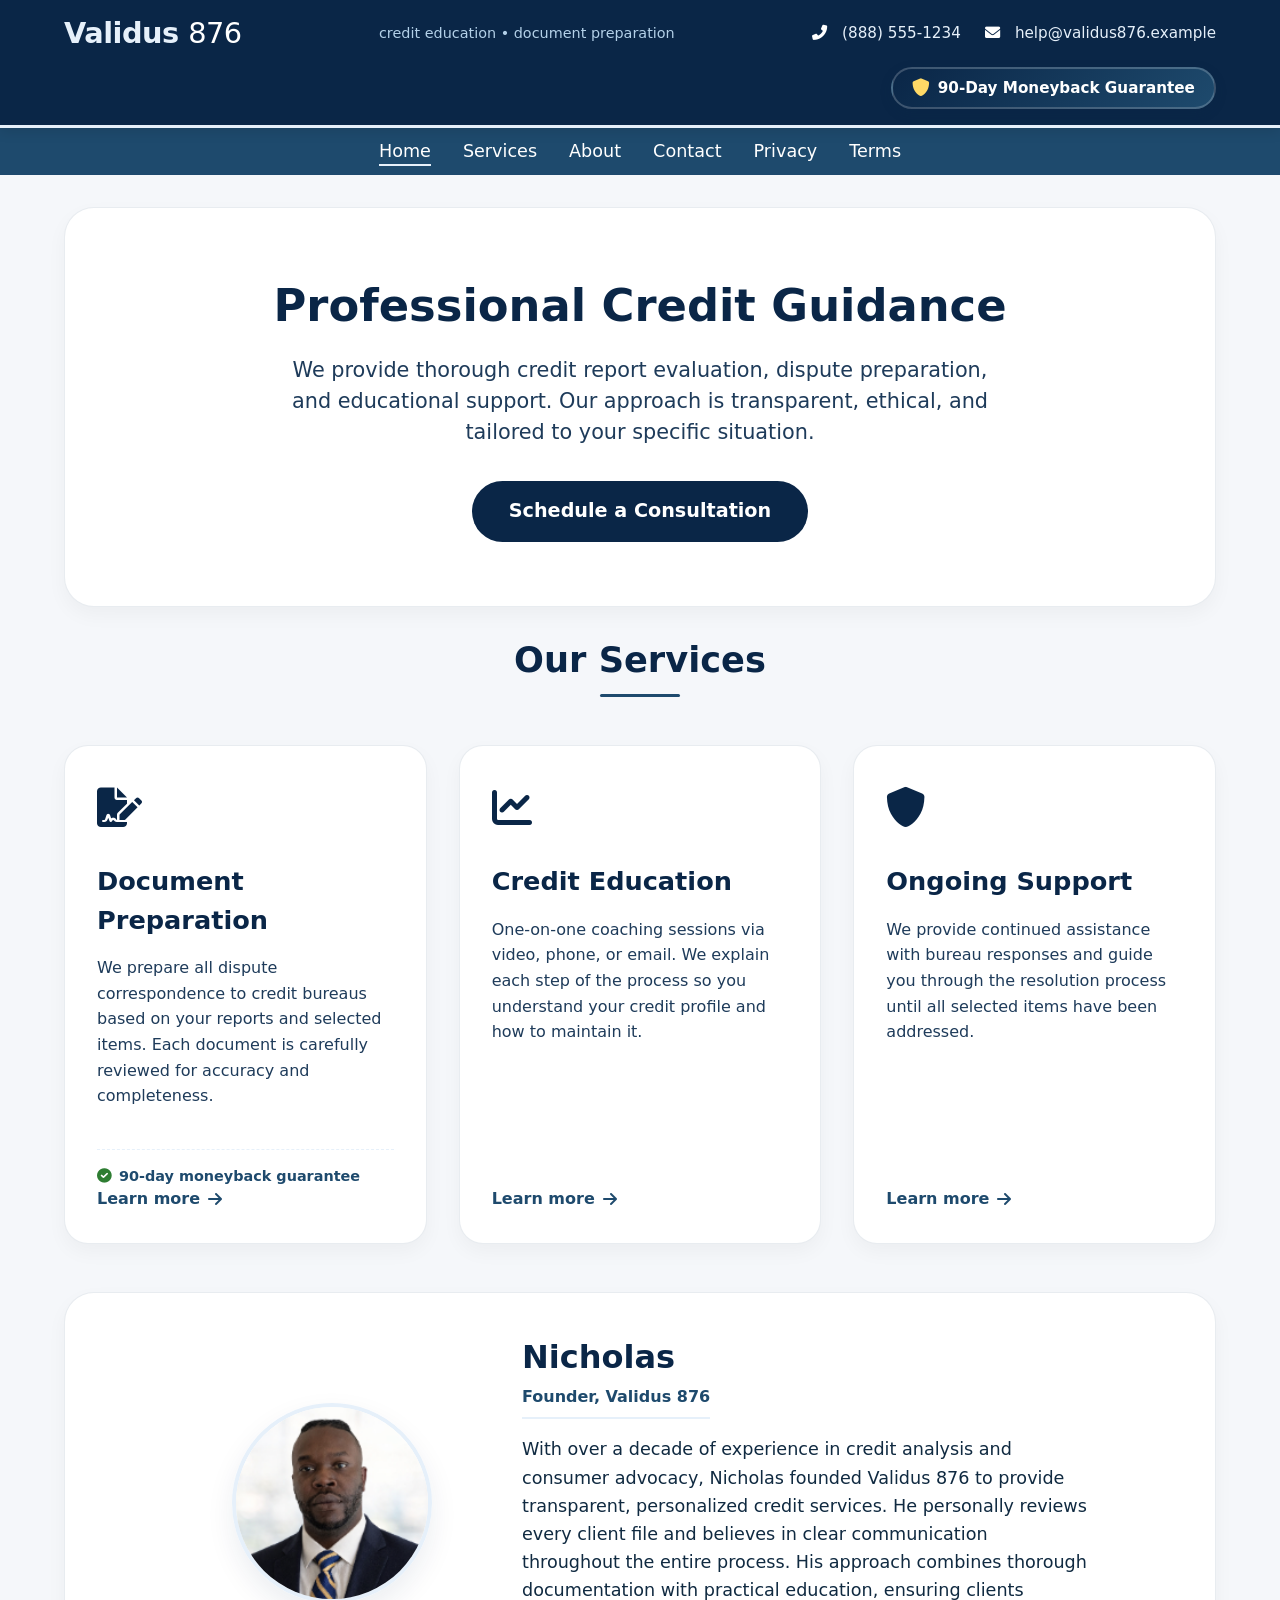
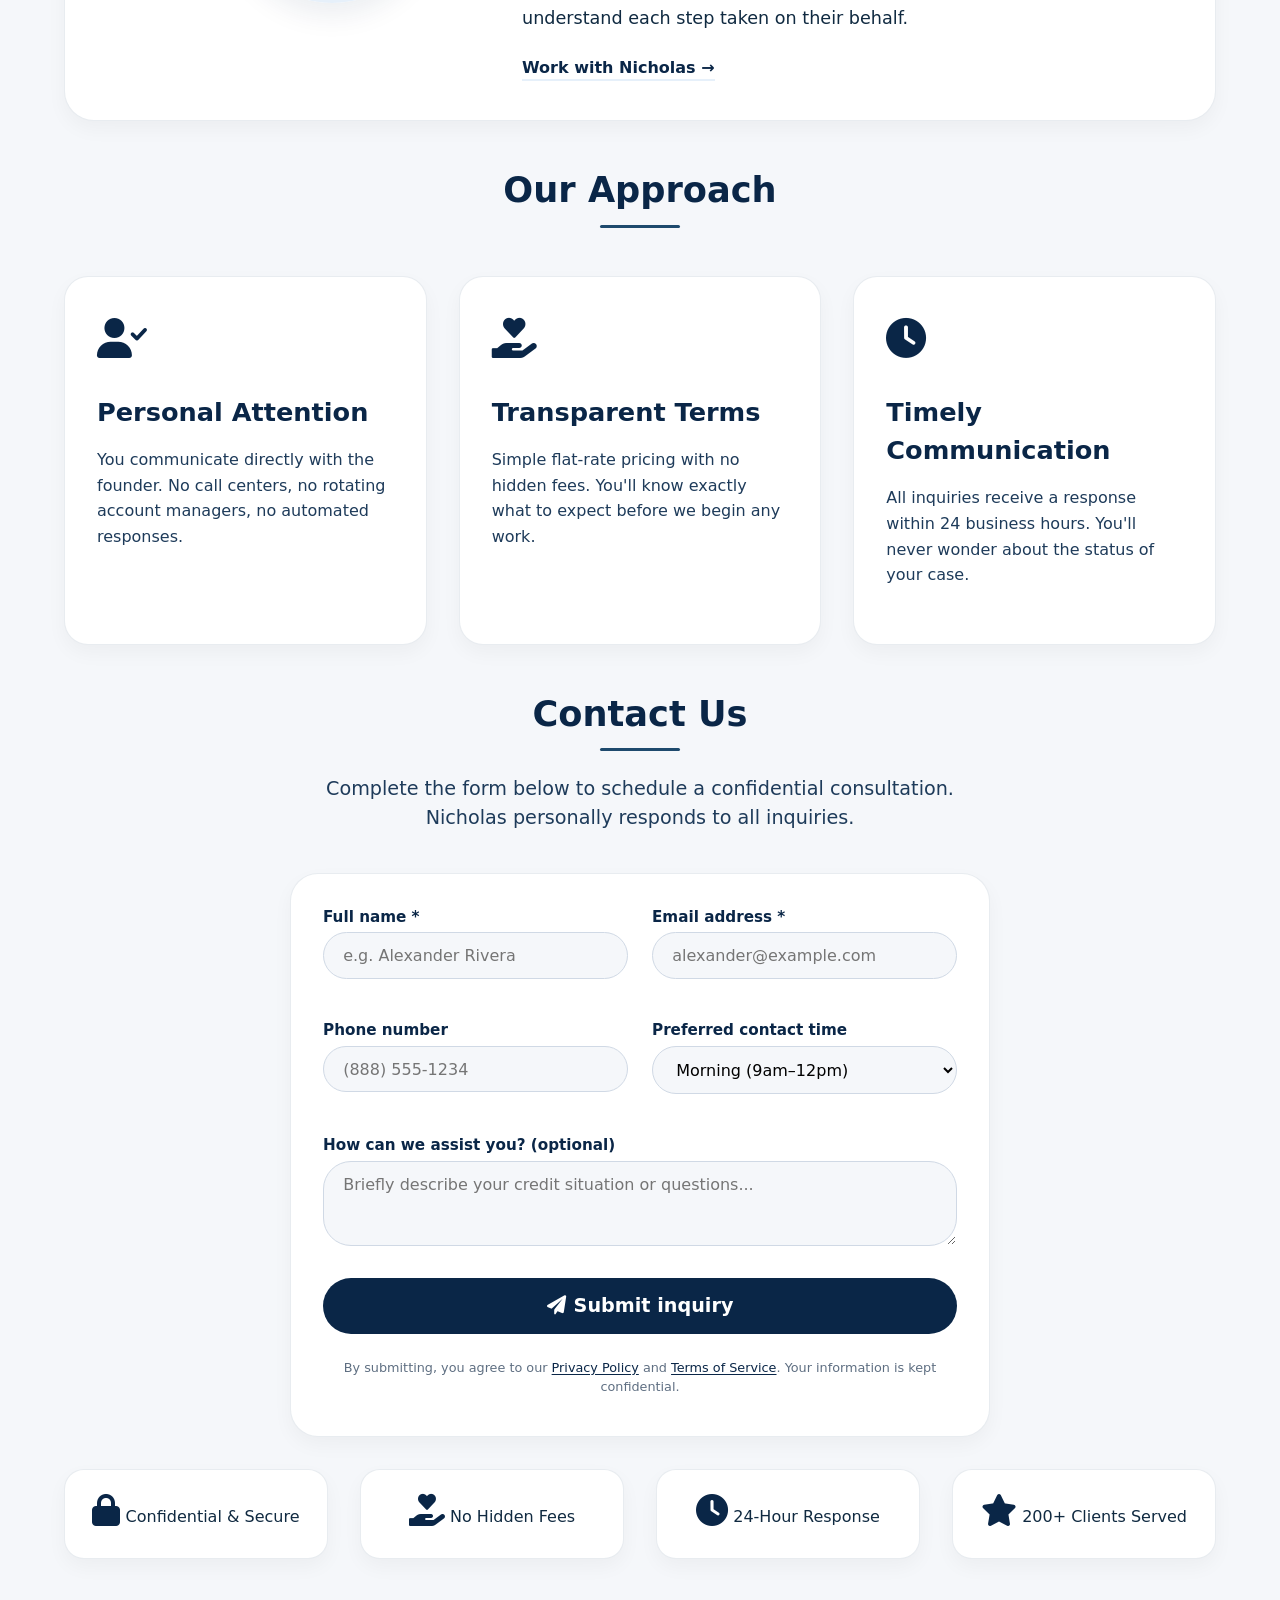
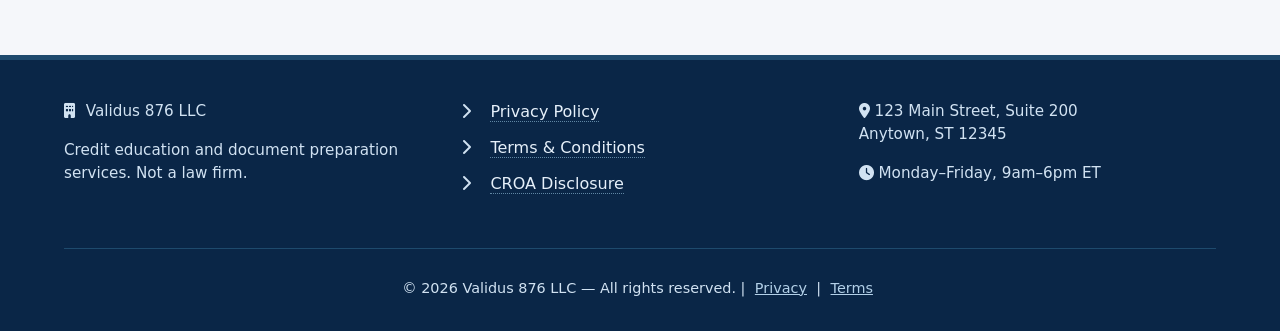
==== commit e04a3b84: "Revise text for clarity and professionalism Updated various text elements for clarity and profession" ====
--- a/index.html
+++ b/index.html
@@ -19,6 +19,11 @@
         <span><i class="fas fa-phone-alt"></i> <a href="tel:+18885551234">(888) 555-1234</a></span>
         <span><i class="fas fa-envelope"></i> <a href="mailto:help@validus876.example">help@validus876.example</a></span>
       </div>
+      <div class="header-guarantee">
+        <div class="guarantee-sticker">
+          <i class="fas fa-shield-alt"></i> 90-Day Moneyback Guarantee
+        </div>
+      </div>
     </div>
   </header>
 
@@ -40,15 +45,15 @@
     <!-- HERO SECTION -->
     <div class="container">
       <div class="hero-section">
-        <h1>Credit help you can trust</h1>
-        <p>We evaluate credit reports, prepare disputes, and provide clear education. No pressure — just transparent help from a real person who cares.</p>
-        <a href="#contact" class="btn">Start a conversation</a>
+        <h1>Professional Credit Guidance</h1>
+        <p>We provide thorough credit report evaluation, dispute preparation, and educational support. Our approach is transparent, ethical, and tailored to your specific situation.</p>
+        <a href="#contact" class="btn">Schedule a Consultation</a>
       </div>
     </div>
 
     <!-- THREE-COLUMN SERVICES SECTION -->
     <div class="container">
-      <h2 class="section-title">How We Help</h2>
+      <h2 class="section-title">Our Services</h2>
       <div class="thirds-layout">
         <!-- Column 1 -->
         <div class="third-card">
@@ -56,7 +61,10 @@
             <i class="fas fa-file-signature"></i>
           </div>
           <h3>Document Preparation</h3>
-          <p>We prepare all dispute correspondence to credit bureaus based on your reports and chosen items. Accurate, thorough, and timely.</p>
+          <p>We prepare all dispute correspondence to credit bureaus based on your reports and selected items. Each document is carefully reviewed for accuracy and completeness.</p>
+          <div class="card-guarantee">
+            <i class="fas fa-check-circle"></i> 90-day moneyback guarantee
+          </div>
           <a href="#contact" class="third-link">Learn more <i class="fas fa-arrow-right"></i></a>
         </div>
         
@@ -66,7 +74,7 @@
             <i class="fas fa-chart-line"></i>
           </div>
           <h3>Credit Education</h3>
-          <p>One‑on‑one coaching via video, phone, or email. We explain every step so you understand your credit and how to maintain it.</p>
+          <p>One-on-one coaching sessions via video, phone, or email. We explain each step of the process so you understand your credit profile and how to maintain it.</p>
           <a href="#contact" class="third-link">Learn more <i class="fas fa-arrow-right"></i></a>
         </div>
         
@@ -75,14 +83,14 @@
           <div class="third-icon">
             <i class="fas fa-shield-alt"></i>
           </div>
-          <h3>Monitoring Support</h3>
-          <p>Help with bureau replies and ongoing guidance until items are resolved or removed. We're with you through the entire process.</p>
+          <h3>Ongoing Support</h3>
+          <p>We provide continued assistance with bureau responses and guide you through the resolution process until all selected items have been addressed.</p>
           <a href="#contact" class="third-link">Learn more <i class="fas fa-arrow-right"></i></a>
         </div>
       </div>
     </div>
 
-    <!-- ABOUT SECTION (small) -->
+    <!-- ABOUT US SECTION - small with headshot -->
     <div class="container">
       <div id="about" class="about-mini">
         <div class="about-mini-flex">
@@ -90,10 +98,10 @@
             <img src="images/owner-headshot.png" alt="Nicholas - Founder" class="about-mini-headshot">
           </div>
           <div class="about-mini-content">
-            <h3>Hi, I'm Nicholas</h3>
+            <h3>Nicholas</h3>
             <p class="about-mini-title">Founder, Validus 876</p>
-            <p class="about-mini-bio">I started Validus 876 to provide honest, personal credit help. No call centers, no hidden fees — just real education and document preparation from someone who actually cares about your situation. I personally review every file and answer every email.</p>
-            <a href="#contact" class="about-mini-link">Work with me →</a>
+            <p class="about-mini-bio">With over a decade of experience in credit analysis and consumer advocacy, Nicholas founded Validus 876 to provide transparent, personalized credit services. He personally reviews every client file and believes in clear communication throughout the entire process. His approach combines thorough documentation with practical education, ensuring clients understand each step taken on their behalf.</p>
+            <a href="#contact" class="about-mini-link">Work with Nicholas →</a>
           </div>
         </div>
       </div>
@@ -101,15 +109,15 @@
 
     <!-- THREE-COLUMN VALUES SECTION -->
     <div class="container">
-      <h2 class="section-title">Why Choose Us</h2>
+      <h2 class="section-title">Our Approach</h2>
       <div class="thirds-layout">
         <!-- Column 1 -->
         <div class="third-card">
           <div class="third-icon">
             <i class="fas fa-user-check"></i>
           </div>
-          <h3>Personal Service</h3>
-          <p>You talk directly to the founder. No chatbots, no account managers, no runaround.</p>
+          <h3>Personal Attention</h3>
+          <p>You communicate directly with the founder. No call centers, no rotating account managers, no automated responses.</p>
         </div>
         
         <!-- Column 2 -->
@@ -117,8 +125,8 @@
           <div class="third-icon">
             <i class="fas fa-hand-holding-heart"></i>
           </div>
-          <h3>Transparent Pricing</h3>
-          <p>Flat monthly rate. No hidden fees, no long-term contracts, no surprises.</p>
+          <h3>Transparent Terms</h3>
+          <p>Simple flat-rate pricing with no hidden fees. You'll know exactly what to expect before we begin any work.</p>
         </div>
         
         <!-- Column 3 -->
@@ -126,8 +134,8 @@
           <div class="third-icon">
             <i class="fas fa-clock"></i>
           </div>
-          <h3>Fast Response</h3>
-          <p>Emails answered within 24 hours. No waiting weeks for updates on your case.</p>
+          <h3>Timely Communication</h3>
+          <p>All inquiries receive a response within 24 business hours. You'll never wonder about the status of your case.</p>
         </div>
       </div>
     </div>
@@ -135,25 +143,25 @@
     <!-- CONTACT FORM SECTION -->
     <div class="container">
       <div id="contact">
-        <h2 class="section-title">Ready to talk?</h2>
-        <p class="section-subhead">Fill out the form below — Nicholas will get back to you within one business day.</p>
+        <h2 class="section-title">Contact Us</h2>
+        <p class="section-subhead">Complete the form below to schedule a confidential consultation. Nicholas personally responds to all inquiries.</p>
         <div class="contact-form">
           <form action="#" method="post">
             <div class="form-grid">
               <div class="form-group">
                 <label for="name">Full name *</label>
-                <input type="text" id="name" name="name" placeholder="e.g. Alex Rivera" required>
-              </div>
-              <div class="form-group">
-                <label for="email">Email *</label>
-                <input type="email" id="email" name="email" placeholder="alex@example.com" required>
-              </div>
-              <div class="form-group">
-                <label for="phone">Phone</label>
+                <input type="text" id="name" name="name" placeholder="e.g. Alexander Rivera" required>
+              </div>
+              <div class="form-group">
+                <label for="email">Email address *</label>
+                <input type="email" id="email" name="email" placeholder="alexander@example.com" required>
+              </div>
+              <div class="form-group">
+                <label for="phone">Phone number</label>
                 <input type="tel" id="phone" name="phone" placeholder="(888) 555-1234">
               </div>
               <div class="form-group">
-                <label for="contact_time">Best time to call</label>
+                <label for="contact_time">Preferred contact time</label>
                 <select id="contact_time" name="contact_time">
                   <option>Morning (9am–12pm)</option>
                   <option>Afternoon (12pm–5pm)</option>
@@ -161,13 +169,13 @@
                 </select>
               </div>
               <div class="form-group full-width">
-                <label for="message">How can we help? (optional)</label>
-                <textarea id="message" name="message" rows="3" placeholder="Briefly describe your situation..."></textarea>
+                <label for="message">How can we assist you? (optional)</label>
+                <textarea id="message" name="message" rows="3" placeholder="Briefly describe your credit situation or questions..."></textarea>
               </div>
             </div>
-            <button type="submit" class="btn btn-block"><i class="fas fa-paper-plane" style="margin-right: 8px;"></i>Send secure message</button>
+            <button type="submit" class="btn btn-block"><i class="fas fa-paper-plane" style="margin-right: 8px;"></i>Submit inquiry</button>
             <div class="legal-note">
-              By submitting, you agree to our <a href="privacy-policy.html">Privacy Policy</a> and <a href="terms-and-conditions.html">Terms</a>. We never share your data without consent.
+              By submitting, you agree to our <a href="privacy-policy.html">Privacy Policy</a> and <a href="terms-and-conditions.html">Terms of Service</a>. Your information is kept confidential.
             </div>
           </form>
         </div>
@@ -180,19 +188,19 @@
         <div class="trust-grid">
           <div class="trust-item">
             <i class="fas fa-lock"></i>
-            <span>Confidential & secure</span>
+            <span>Confidential & Secure</span>
           </div>
           <div class="trust-item">
             <i class="fas fa-hand-holding-heart"></i>
-            <span>No hidden fees</span>
+            <span>No Hidden Fees</span>
           </div>
           <div class="trust-item">
             <i class="fas fa-clock"></i>
-            <span>24-48 hour response</span>
+            <span>24-Hour Response</span>
           </div>
           <div class="trust-item">
             <i class="fas fa-star"></i>
-            <span>100+ satisfied clients</span>
+            <span>200+ Clients Served</span>
           </div>
         </div>
       </div>
@@ -204,23 +212,23 @@
     <div class="container">
       <div class="footer-grid">
         <div class="footer-col">
-          <p><i class="fas fa-building" style="margin-right: 6px;"></i> Validus 876 llc</p>
-          <p>Credit education & document preparation. Not a law firm.</p>
+          <p><i class="fas fa-building" style="margin-right: 6px;"></i> Validus 876 LLC</p>
+          <p>Credit education and document preparation services. Not a law firm.</p>
         </div>
         <div class="footer-col">
           <ul class="footer-links">
             <li><i class="fas fa-chevron-right"></i> <a href="privacy-policy.html">Privacy Policy</a></li>
             <li><i class="fas fa-chevron-right"></i> <a href="terms-and-conditions.html">Terms & Conditions</a></li>
-            <li><i class="fas fa-chevron-right"></i> <a href="#">CROA disclosure</a></li>
+            <li><i class="fas fa-chevron-right"></i> <a href="#">CROA Disclosure</a></li>
           </ul>
         </div>
         <div class="footer-col">
-          <p><i class="fas fa-map-marker-alt"></i> 123 Main St, Suite 200<br>Anytown, USA</p>
-          <p><i class="fas fa-clock"></i> Mon–Fri 9am – 6pm ET</p>
+          <p><i class="fas fa-map-marker-alt"></i> 123 Main Street, Suite 200<br>Anytown, ST 12345</p>
+          <p><i class="fas fa-clock"></i> Monday–Friday, 9am–6pm ET</p>
         </div>
       </div>
       <div class="copyright">
-        © 2026 Validus 876 llc — All rights reserved. |
+        © 2026 Validus 876 LLC — All rights reserved. |
         <a href="privacy-policy.html">Privacy</a> |
         <a href="terms-and-conditions.html">Terms</a>
       </div>
--- a/css/style.css
+++ b/css/style.css
@@ -584,3 +584,122 @@
     width: 100%;
   }
 }
+/* ===== MONEYBACK GUARANTEE STICKER ===== */
+.guarantee-sticker {
+  display: inline-flex;
+  align-items: center;
+  gap: 0.5rem;
+  background: linear-gradient(135deg, var(--deep-blue) 0%, var(--accent-blue) 100%);
+  color: white;
+  padding: 0.5rem 1.2rem;
+  border-radius: 60px;
+  font-weight: 600;
+  font-size: 0.95rem;
+  box-shadow: 0 4px 12px rgba(10, 38, 71, 0.2);
+  border: 2px solid rgba(255, 255, 255, 0.2);
+  white-space: nowrap;
+}
+
+.guarantee-sticker i {
+  font-size: 1.1rem;
+  color: #ffd966;
+}
+
+/* Position in header */
+.header-guarantee {
+  margin-left: auto;
+}
+
+/* Position in hero */
+.hero-guarantee {
+  display: flex;
+  justify-content: center;
+  margin-top: 1.5rem;
+}
+
+/* Floating badge option */
+.guarantee-float {
+  position: relative;
+  display: inline-block;
+}
+
+.guarantee-badge {
+  position: absolute;
+  top: -10px;
+  right: -10px;
+  background: var(--deep-blue);
+  color: white;
+  font-size: 0.8rem;
+  font-weight: 600;
+  padding: 0.3rem 0.8rem;
+  border-radius: 40px;
+  border: 2px solid white;
+  box-shadow: var(--shadow-sm);
+  white-space: nowrap;
+}
+
+.guarantee-badge i {
+  margin-right: 4px;
+  color: #ffd966;
+}
+
+/* Corner ribbon style */
+.guarantee-ribbon {
+  position: absolute;
+  top: 0;
+  right: 0;
+  background: var(--deep-blue);
+  color: white;
+  padding: 0.5rem 2rem;
+  transform: rotate(45deg) translate(20px, -20px);
+  transform-origin: top right;
+  font-weight: 600;
+  font-size: 0.9rem;
+  box-shadow: 0 2px 8px rgba(0,0,0,0.2);
+  border-left: 2px solid #ffd966;
+  border-right: 2px solid #ffd966;
+  white-space: nowrap;
+  z-index: 5;
+}
+
+.guarantee-ribbon i {
+  margin-right: 5px;
+  color: #ffd966;
+}
+
+/* For cards */
+.card-guarantee {
+  margin-top: 1rem;
+  font-size: 0.9rem;
+  color: var(--accent-blue);
+  font-weight: 600;
+  display: flex;
+  align-items: center;
+  gap: 0.5rem;
+  border-top: 1px dashed var(--light-blue);
+  padding-top: 1rem;
+}
+
+.card-guarantee i {
+  color: #2e7d32;
+}
+
+/* Responsive */
+@media (max-width: 768px) {
+  .guarantee-sticker {
+    font-size: 0.85rem;
+    padding: 0.4rem 1rem;
+  }
+  
+  .header-guarantee {
+    margin-left: 0;
+    width: 100%;
+    justify-content: center;
+    margin-top: 0.5rem;
+  }
+  
+  .guarantee-ribbon {
+    font-size: 0.8rem;
+    padding: 0.4rem 1.8rem;
+  }
+}
